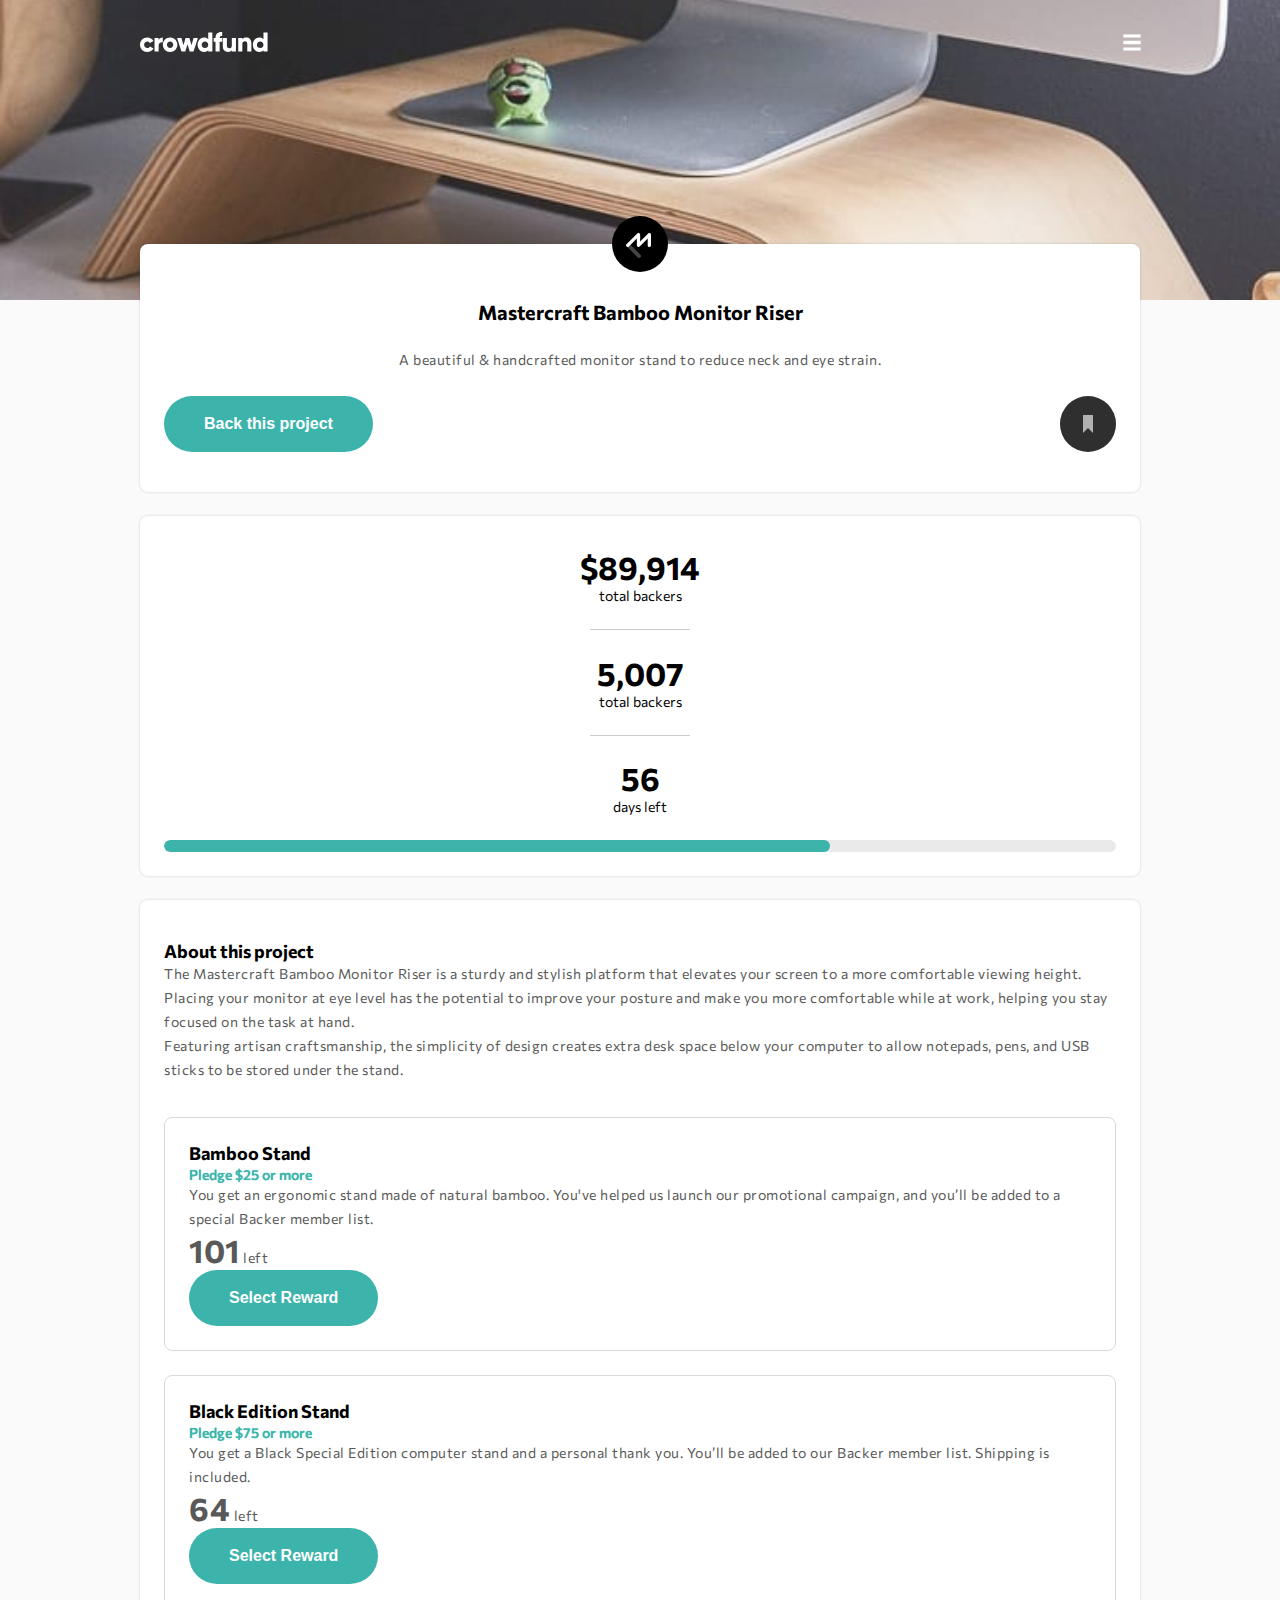
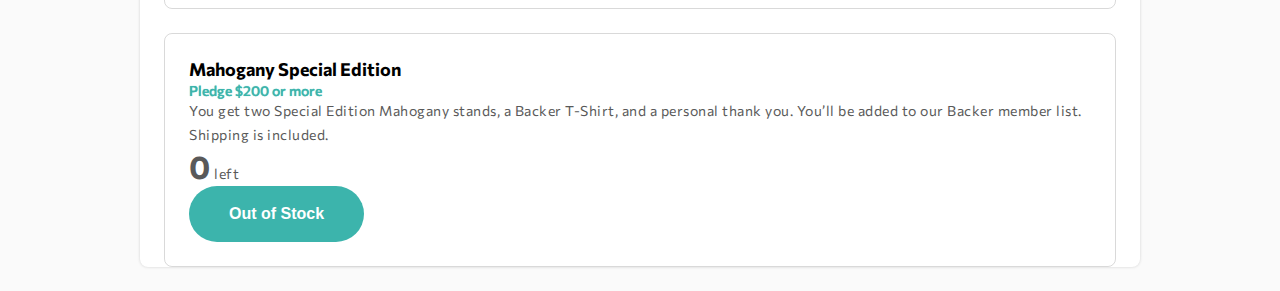
==== docs/index.html @ b78da2ea "mobile design" ====
<!DOCTYPE html>
<html lang="en">
<head>
  <meta charset="UTF-8">
  <meta name="viewport" content="width=device-width, initial-scale=1.0"> <!-- displays site properly based on user's device -->

  <link rel="icon" type="image/png" sizes="32x32" href="./images/favicon-32x32.png">
  <title>Frontend Mentor | Crowdfunding product page</title>
  <link rel="stylesheet" href="./main.css">
  <script defer src="./app.js"></script>
</head>
<body>
  <main>
    <div class="container">
      <nav>
        <img src="./images/logo.svg" alt="Logo Crowdfunding">
        <img class="toggle" src="./images/icon-hamburger.svg" alt="Hamburger icon">
        <ul>
          <li class="nav-item">
            <a href="#" class="nav-link">About</a>
          </li>
          <li class="nav-item">
            <a href="#" class="nav-link">Discover</a>
          </li>
          <li class="nav-item">
            <a href="#" class="nav-link">Get Started</a>
          </li>
        </ul>
      </nav>
    </div>
  </main>
  <section class="mastercraft">
    <h1>Mastercraft Bamboo Monitor Riser</h1>
    <p>A beautiful & handcrafted monitor stand to reduce neck and eye strain.</p>
    <div class="button-content">
      <button type="button" class="bg-cyan">Back this project</button>
      <div class="bookmark">
        <svg class="bk-svg" width="56" height="56" xmlns="http://www.w3.org/2000/svg"><g fill="none" fill-rule="evenodd"><circle fill="#2F2F2F" cx="28" cy="28" r="28"/><path fill="#B1B1B1" d="M23 19v18l5-5.058L33 37V19z"/></g></svg>
        <button type="button">Bookmark</button>
      </div>
    </div>
    <img src="./images/logo-mastercraft.svg" alt="Mastercraft Logo">
  </section>
  <section class="information">
    <ul>
      <li class="li-money">
          <strong class="information--bold">$89,914</strong>
          total backers
      </li>
      <hr>
      <li class="li-money">
          <strong class="information--bold">5,007</strong>
          total backers
      </li>
      <hr>
      <li class="li-money">
          <strong class="information--bold">56</strong>
          days left
      </li>
    </ul>
    <div class="bar">
      <div class="green"></div>
    </div>
  </section>
  <section class="about">
    <header>
      <h3>About this project</h3>
      <p>The Mastercraft Bamboo Monitor Riser is a sturdy and stylish platform that elevates your screen 
        to a more comfortable viewing height. Placing your monitor at eye level has the potential to improve 
        your posture and make you more comfortable while at work, helping you stay focused on the task at hand.
      </p>
      <p>Featuring artisan craftsmanship, the simplicity of design creates extra desk space below your computer 
        to allow notepads, pens, and USB sticks to be stored under the stand.
      </p>
    </header>
    <section class="card">
      <div class="title-content">
        <h3>Bamboo Stand</h3>
        <b>Pledge $25 or more</b>
      </div>
      <p>You get an ergonomic stand made of natural bamboo. You've helped us launch our promotional campaign, and 
        you’ll be added to a special Backer member list.
      </p>
      <div class="select-content">
        <p>
          <strong>101</strong>
          left
        </p>
        <button type="button" class="bg-cyan">Select Reward</button>
      </div>
    </section>
    <section class="card">
      <div class="title-content">
        <h3>Black Edition Stand</h3>
        <b>Pledge $75 or more</b>
      </div>
      <p>You get a Black Special Edition computer stand and a personal thank you. You’ll be added to our Backer 
        member list. Shipping is included.
      </p>
      <div class="select-content">
        <p>
          <strong>64</strong>
          left
        </p>
        <button type="button" class="bg-cyan">Select Reward</button>
      </div>
    </section>
    <section class="card">
      <div class="title-content">
        <h3>Mahogany Special Edition</h3>
        <b>Pledge $200 or more</b>
      </div>
      <p>You get two Special Edition Mahogany stands, a Backer T-Shirt, and a personal thank you. You’ll be added 
        to our Backer member list. Shipping is included.
      </p>
      <div class="select-content">
        <p>
          <strong>0</strong>
          left  
        </p>
        <button type="button" class="bg-cyan">Out of Stock</button>
      </div>
    </section>
  </section>
  <!-- Selection modal start -->

  <!-- Back this project
  Want to support us in bringing Mastercraft Bamboo Monitor Riser out in the world?

  Pledge with no reward
  Choose to support us without a reward if you simply believe in our project. As a backer, 
  you will be signed up to receive product updates via email.

  Bamboo Stand
  Pledge $25 or more
  You get an ergonomic stand made of natural bamboo. You've helped us launch our promotional campaign, and
  you’ll be added to a special Backer member list.
  101 left -->

  <!-- Selected pledge start -->
  <!-- Enter your pledge
  $25
  Continue -->
  <!-- Selected pledge end -->

  <!-- Black Edition Stand
  Pledge $75 or more
  You get a Black Special Edition computer stand and a personal thank you. You’ll be added to our Backer
  member list. Shipping is included.
  64 left -->

  <!-- Selected pledge start -->
  <!-- Enter your pledge
  $75
  Continue -->
  <!-- Selected pledge end -->

  <!-- Mahogany Special Edition
  Pledge $200 or more
  You get two Special Edition Mahogany stands, a Backer T-Shirt, and a personal thank you. You’ll be added
  to our Backer member list. Shipping is included.
  0 left -->

  <!-- Selected pledge  start -->
  <!-- Enter your pledge
  $200
  Continue -->
  <!-- Selected pledge end -->

  <!-- Selection modal end -->

  <!-- Success modal start -->

  <!-- Thanks for your support!
  Your pledge brings us one step closer to sharing Mastercraft Bamboo Monitor Riser worldwide. You will get
  an email once our campaign is completed.
  Got it! -->

  <!-- Success modal end -->
</body>
</html>
---- docs/main.css ----
@import url("https://fonts.googleapis.com/css2?family=Commissioner:wght@400;500;700&display=swap");
h1 {
  font-size: 20px;
  font-weight: 700;
  line-height: 24.46px;
  text-align: center;
}

h3 {
  font-weight: 700;
  font-size: 18px;
  line-height: 22px;
}

p {
  font-size: 14px;
  line-height: 24px;
  font-weight: 400;
  letter-spacing: 0.5px;
  color: #595959;
}

b {
  font-size: 14px;
  font-weight: 500;
  line-height: 17px;
  color: #3cb4ac;
  text-shadow: 0 0 0.8px #3cb4ac;
}

a {
  text-decoration: none;
  color: inherit;
  font-size: 18px;
  font-weight: 500;
  line-height: 22px;
}

strong {
  font-size: 32px;
  line-height: 39px;
}

*, ::after, ::before {
  box-sizing: border-box;
  padding: 0;
  margin: 0;
}

ul {
  list-style: none;
}

body {
  font-family: "Commissioner", sans-serif;
  transition: all 0.3 ease-out;
  background-color: #fafafa;
}

main .container, .mastercraft, .information, .about {
  width: calc(100% - 48px);
  margin-left: auto;
  margin-right: auto;
  max-width: 1000px;
}

.mastercraft, .information, .about {
  border-radius: 8px;
  background-color: white;
  box-shadow: 0px 0px 3px 0px rgba(51, 51, 51, 0.2);
  padding-left: 24px;
  padding-right: 24px;
  margin-bottom: 24px;
}

button {
  cursor: pointer;
  height: 56px;
  font-size: 16px;
  line-height: 20px;
  border: 0px;
  font-weight: 700;
}

.bg-cyan {
  padding: 0 2.5rem;
  color: white;
  background-color: #3cb4ac;
  border-radius: 33.5px;
  transition: all 0.3s ease-out;
}
.bg-cyan:hover {
  background-color: #147b74;
}

hr {
  border: none;
  height: 0.5px;
  background-color: #ccc;
  width: 100px;
  margin: 0 auto;
}

.card {
  border: 1px solid rgba(0, 0, 0, 0.15);
  border-radius: 8px;
  padding: 24px;
  margin-bottom: 24px;
}

main {
  padding-top: 2rem;
  position: relative;
  height: 300px;
  background: url(./images/image-hero-mobile.jpg) center/cover no-repeat;
}
main .container nav {
  display: flex;
  align-items: center;
  justify-content: space-between;
  position: relative;
}
main .container nav ul {
  position: absolute;
  background-color: white;
  border-radius: 8px;
  width: 100%;
  bottom: 0;
  left: 0;
  transform: translate(-150%, 110%);
  transition: transform 0.3s ease-out;
}
main .container nav ul li {
  height: 70px;
  padding: 24px;
}
main .container nav ul li:not(:last-child) {
  box-shadow: inset 0 0px 1px rgba(46, 46, 46, 0.4);
}
main .container nav .toggle {
  cursor: pointer;
  transform: scale(1.1);
}

.container ul.is-open {
  transform: translate(0, 110%);
}

.mastercraft {
  margin-top: -56px;
  text-align: center;
  padding: 56px 24px 40px;
  position: relative;
}
.mastercraft p {
  margin-top: 24px;
  margin-bottom: 24px;
}
.mastercraft img {
  position: absolute;
  top: 0;
  left: 50%;
  transform: translate(-50%, -50%);
}
.mastercraft .button-content {
  display: flex;
  justify-content: space-between;
}
.mastercraft .button-content .bookmark {
  cursor: pointer;
  display: flex;
  align-items: center;
  background-color: #2e2e2e1a;
  border-radius: 33.5px;
}
.mastercraft .button-content .bookmark button {
  display: none;
  background-color: transparent;
  padding: 0 24px 0 16px;
}

.bookmark:hover {
  background-color: #2f2f2f1a;
}
.bookmark:hover svg g circle {
  fill: #707070;
}
.bookmark:hover svg g path {
  fill: #B1B1B1;
}
.bookmark:hover button {
  color: #7A7A7A;
}

.information {
  padding-bottom: 24px;
  padding-top: 8px;
  text-align: center;
}
.information li {
  display: flex;
  flex-direction: column;
  font-size: 14px;
  line-height: 18px;
  padding-top: 24px;
  padding-bottom: 24px;
}
.information .bar {
  position: relative;
  width: 100%;
  height: 12px;
  background-color: #2f2f2f1a;
  border-radius: 99px;
  overflow: hidden;
}
.information .bar .green {
  background-color: #3cb4ac;
  height: 100%;
  width: 70%;
  border-radius: 99px;
}

.about header {
  padding: 40px 0 35px;
}

/*# sourceMappingURL=main.css.map */
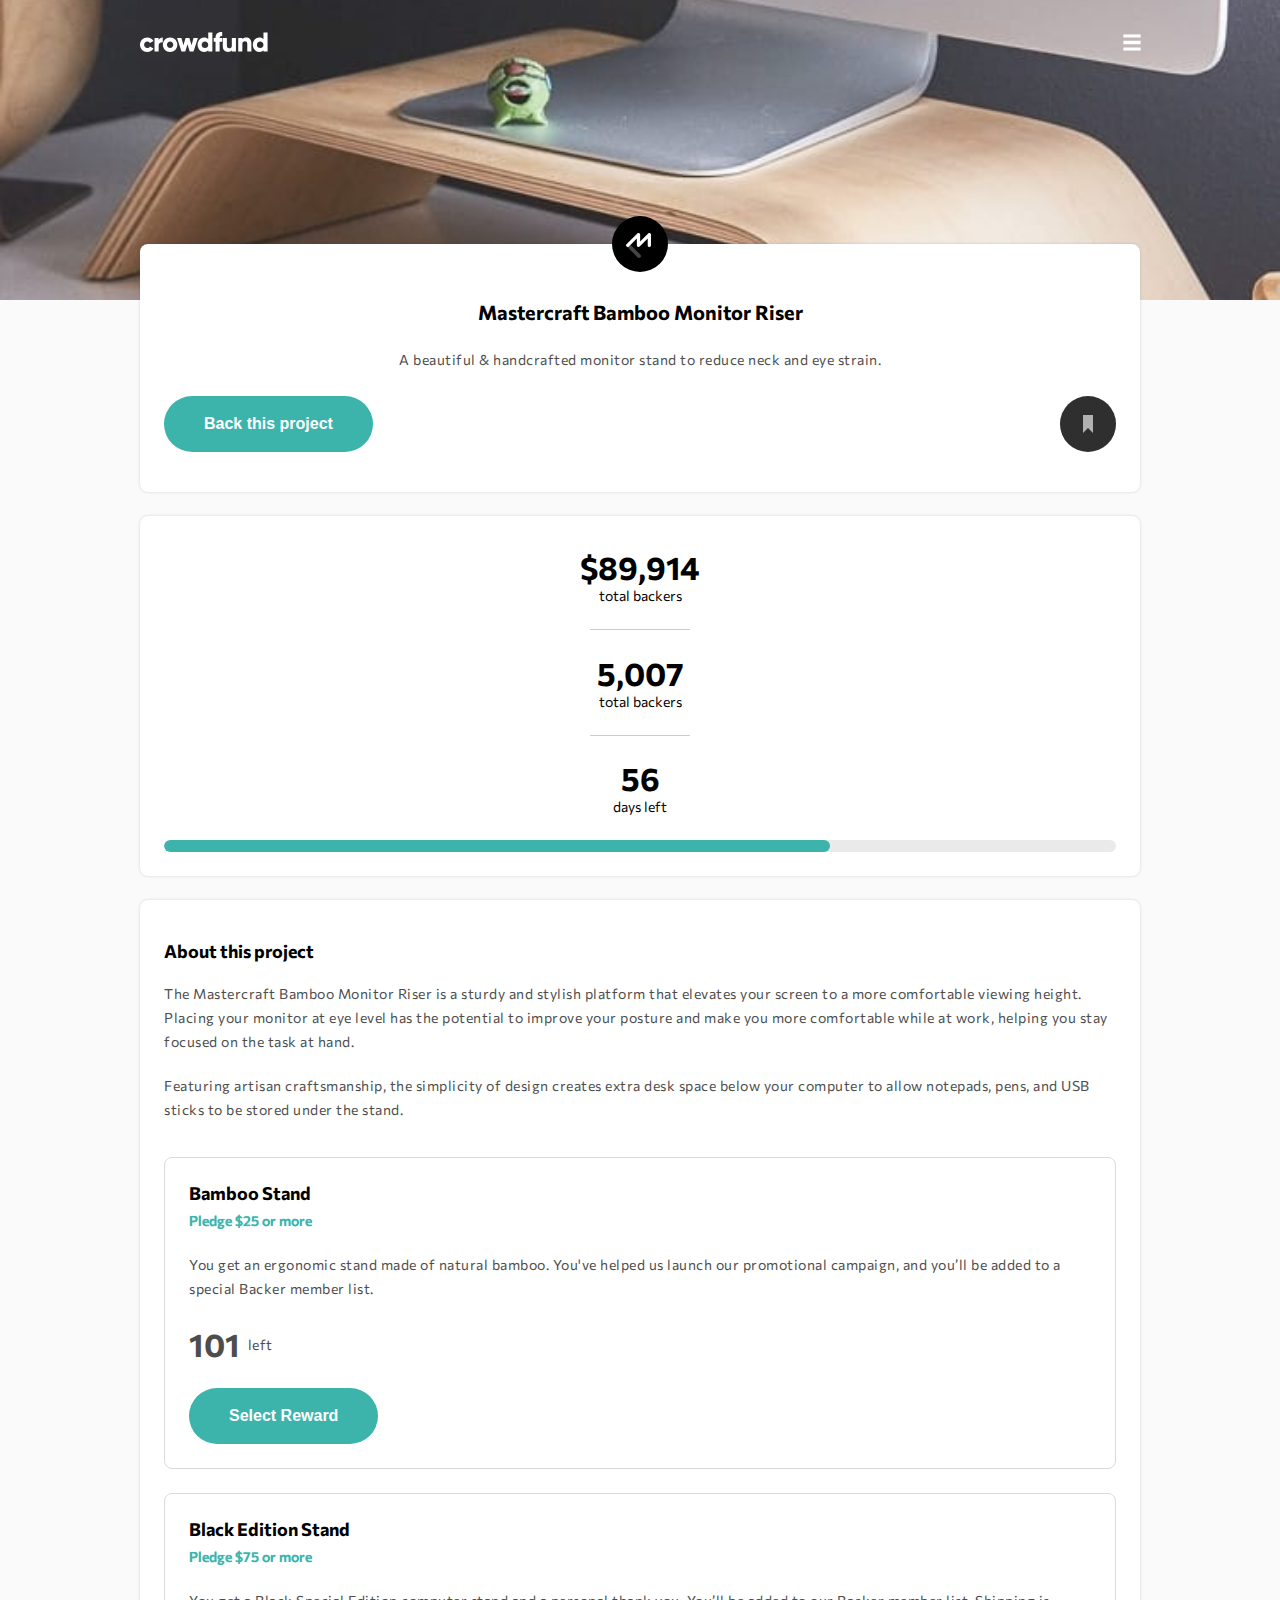
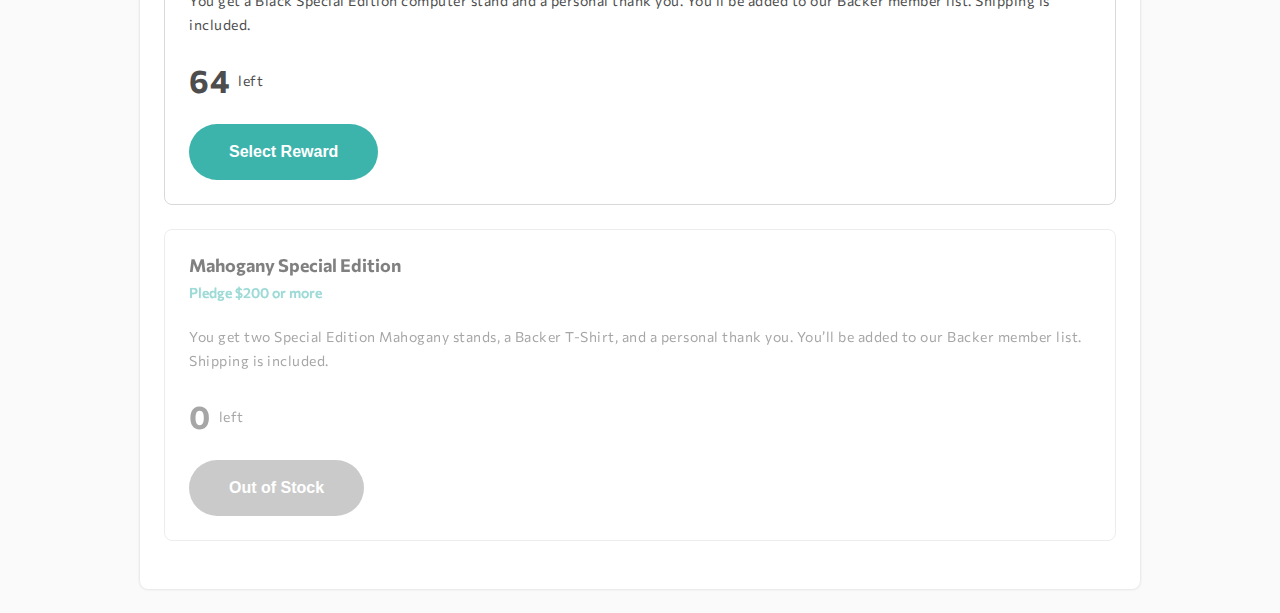
==== commit 88dc07cc: "responsive mobile design !" ====
--- a/docs/index.html
+++ b/docs/index.html
@@ -8,8 +8,10 @@
   <title>Frontend Mentor | Crowdfunding product page</title>
   <link rel="stylesheet" href="./main.css">
   <script defer src="./app.js"></script>
+
 </head>
 <body>
+  <div class="overlay"></div>
   <main>
     <div class="container">
       <nav>
@@ -105,7 +107,7 @@
         <button type="button" class="bg-cyan">Select Reward</button>
       </div>
     </section>
-    <section class="card">
+    <section class="card out-of-stock">
       <div class="title-content">
         <h3>Mahogany Special Edition</h3>
         <b>Pledge $200 or more</b>
--- a/docs/main.css
+++ b/docs/main.css
@@ -17,7 +17,7 @@
   line-height: 24px;
   font-weight: 400;
   letter-spacing: 0.5px;
-  color: #595959;
+  color: #4d4d4d;
 }
 
 b {
@@ -52,9 +52,25 @@
 }
 
 body {
+  position: relative;
   font-family: "Commissioner", sans-serif;
   transition: all 0.3 ease-out;
   background-color: #fafafa;
+}
+
+.overlay {
+  display: none;
+  position: fixed;
+  top: 0;
+  left: 0;
+  right: 0;
+  bottom: 0;
+  background-color: #00000080;
+  z-index: 1;
+}
+
+.overlay.active {
+  display: initial;
 }
 
 main .container, .mastercraft, .information, .about {
@@ -102,6 +118,11 @@
 }
 
 .card {
+  overflow: hidden;
+  position: relative;
+  display: flex;
+  flex-direction: column;
+  gap: 24px;
   border: 1px solid rgba(0, 0, 0, 0.15);
   border-radius: 8px;
   padding: 24px;
@@ -121,6 +142,7 @@
   position: relative;
 }
 main .container nav ul {
+  z-index: 1;
   position: absolute;
   background-color: white;
   border-radius: 8px;
@@ -220,8 +242,41 @@
   border-radius: 99px;
 }
 
+.about {
+  padding-bottom: 24px;
+}
 .about header {
   padding: 40px 0 35px;
 }
+.about header p {
+  margin-top: 20px;
+}
+.about .card .title-content {
+  display: flex;
+  flex-direction: column;
+  gap: 8px;
+}
+.about .card .select-content {
+  display: flex;
+  align-items: flex-start;
+  flex-direction: column;
+  gap: 24px;
+}
+.about .card .select-content p {
+  display: flex;
+  align-items: center;
+}
+.about .card .select-content p strong {
+  margin-right: 8px;
+}
+
+.card.out-of-stock {
+  opacity: 0.5;
+  pointer-events: none;
+}
+.card.out-of-stock .bg-cyan {
+  background-color: #2F2F2F;
+  opacity: 0.5;
+}
 
 /*# sourceMappingURL=main.css.map */
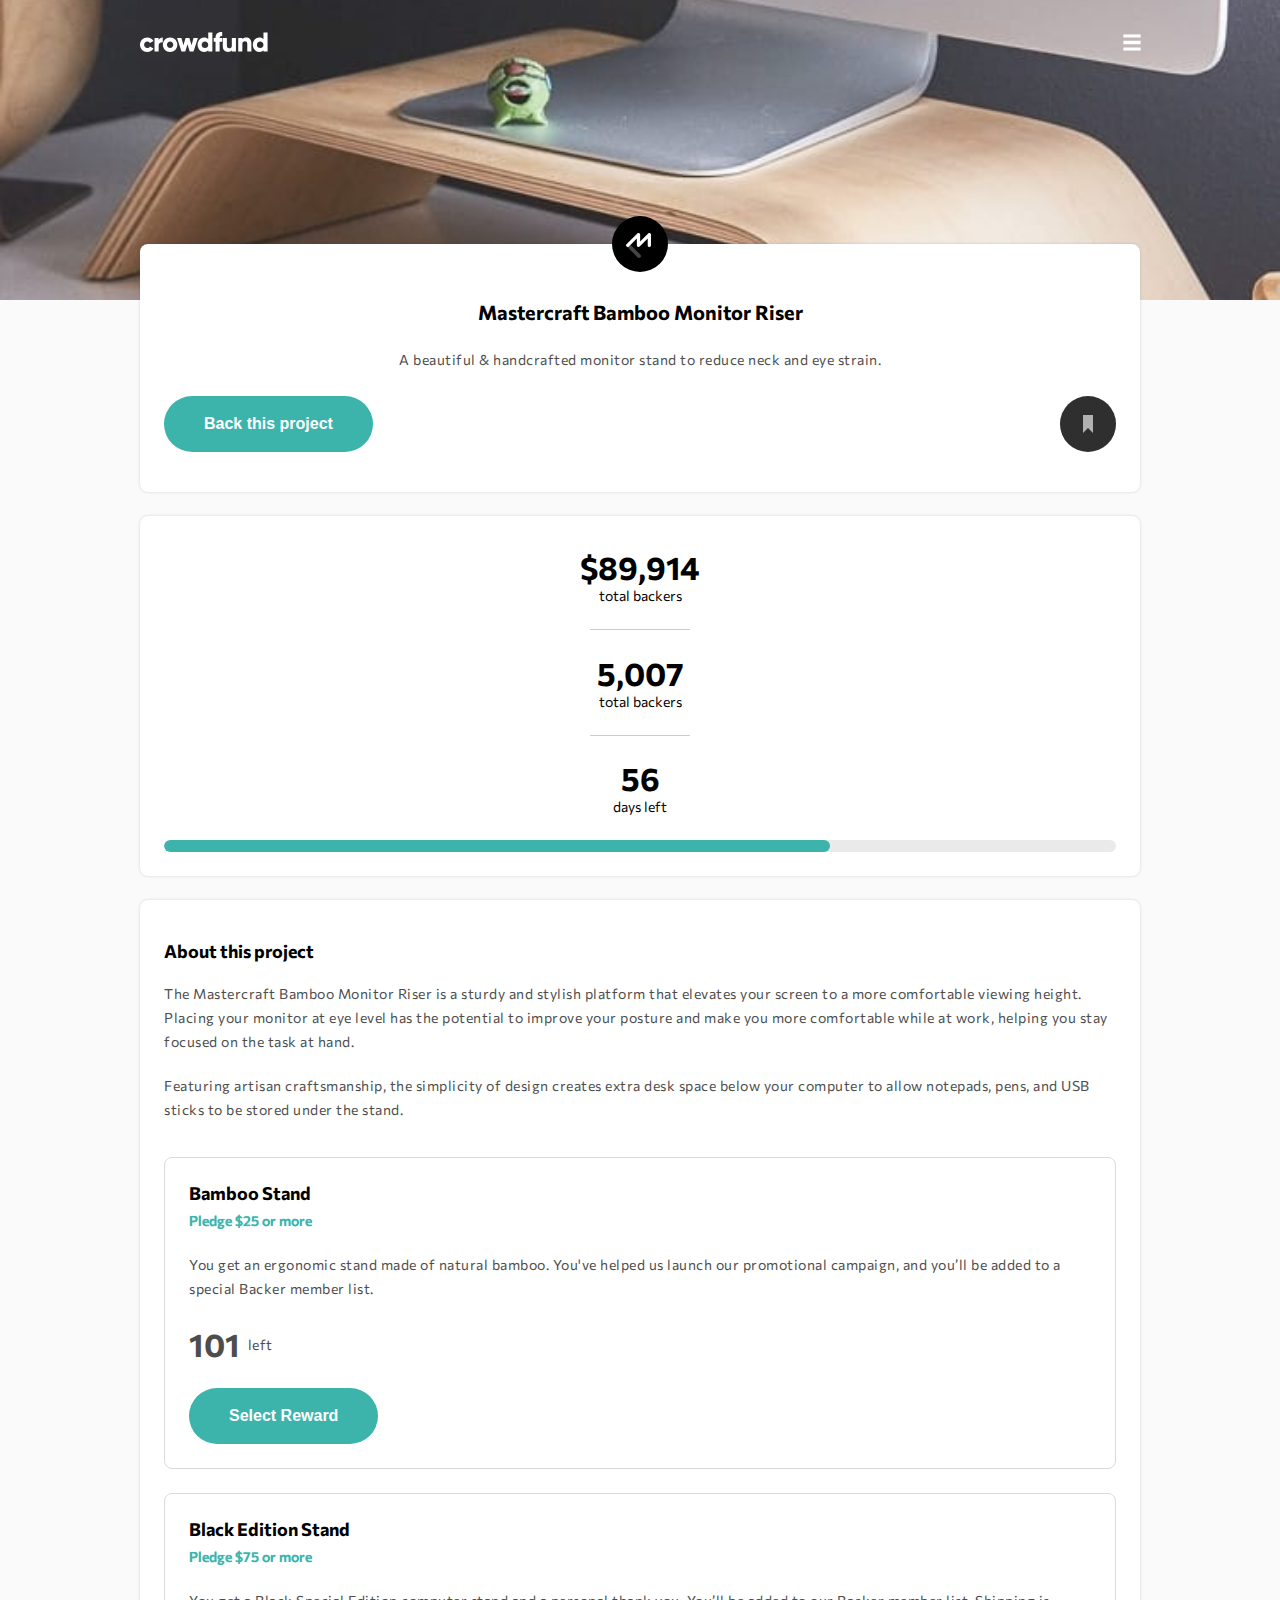
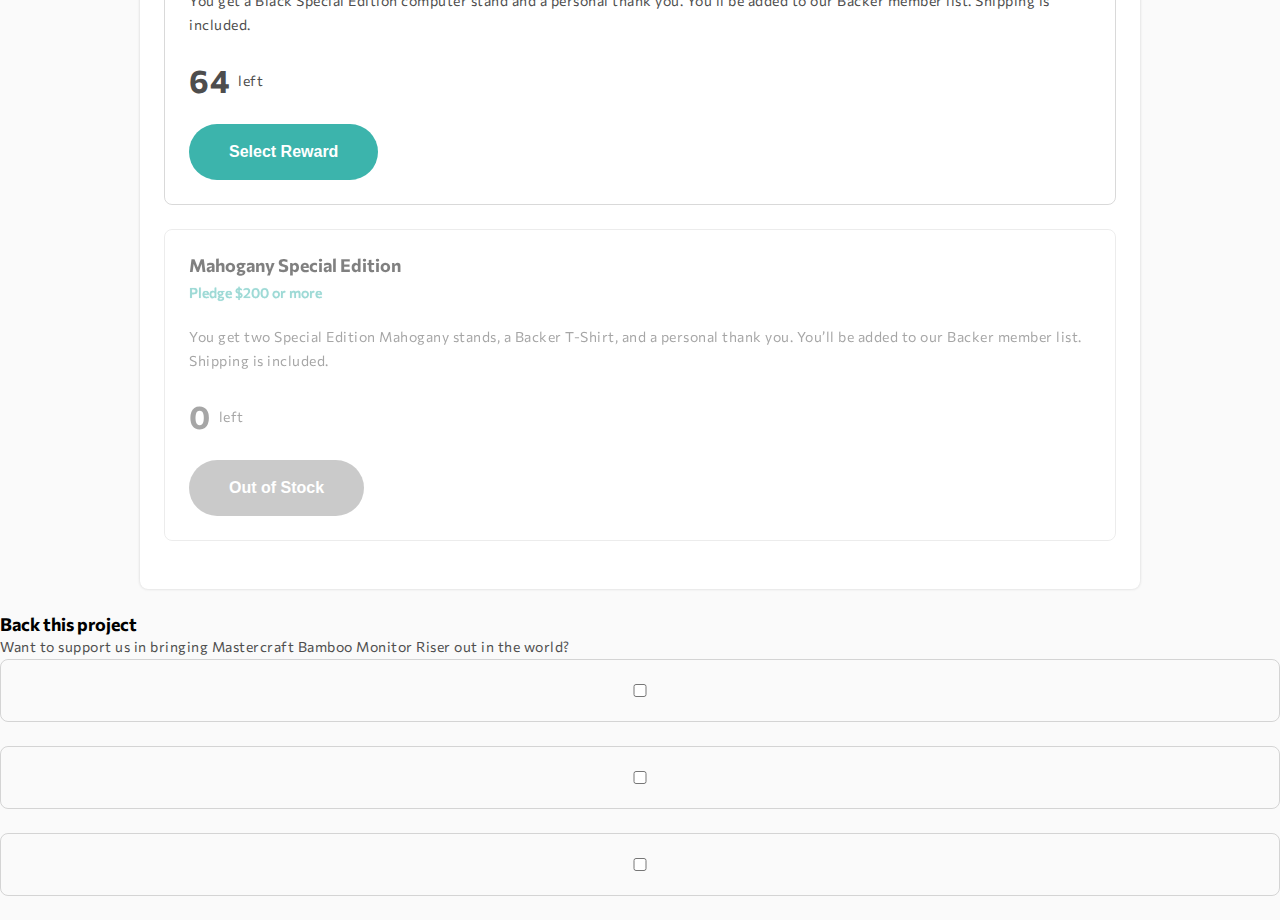
==== commit b3e303b2: "Close navbar" ====
--- a/docs/index.html
+++ b/docs/index.html
@@ -65,6 +65,7 @@
     </div>
   </section>
   <section class="about">
+    <div class="modal"></div>
     <header>
       <h3>About this project</h3>
       <p>The Mastercraft Bamboo Monitor Riser is a sturdy and stylish platform that elevates your screen 
@@ -88,7 +89,7 @@
           <strong>101</strong>
           left
         </p>
-        <button type="button" class="bg-cyan">Select Reward</button>
+        <button type="button" class="bg-cyan" data-select="Bamboo">Select Reward</button>
       </div>
     </section>
     <section class="card">
@@ -104,7 +105,7 @@
           <strong>64</strong>
           left
         </p>
-        <button type="button" class="bg-cyan">Select Reward</button>
+        <button type="button" class="bg-cyan" data-select="Black">Select Reward</button>
       </div>
     </section>
     <section class="card out-of-stock">
@@ -120,15 +121,30 @@
           <strong>0</strong>
           left  
         </p>
-        <button type="button" class="bg-cyan">Out of Stock</button>
+        <button type="button" class="bg-cyan disabled" data-select="Mahogany">Out of Stock</button>
       </div>
     </section>
   </section>
+  <form class="modal">
+    <header>
+      <h3>Back this project</h3>
+      <p>
+        Want to support us in bringing Mastercraft Bamboo Monitor Riser out in the world?
+      </p>
+    </header>
+    <section class="card">
+      <input type="checkbox">
+    </section>
+    <section class="card">
+      <input type="checkbox">
+    </section>
+    <section class="card">
+      <input type="checkbox">
+    </section>
+  </form>
   <!-- Selection modal start -->
 
-  <!-- Back this project
-  Want to support us in bringing Mastercraft Bamboo Monitor Riser out in the world?
-
+  <!--
   Pledge with no reward
   Choose to support us without a reward if you simply believe in our project. As a backer, 
   you will be signed up to receive product updates via email.
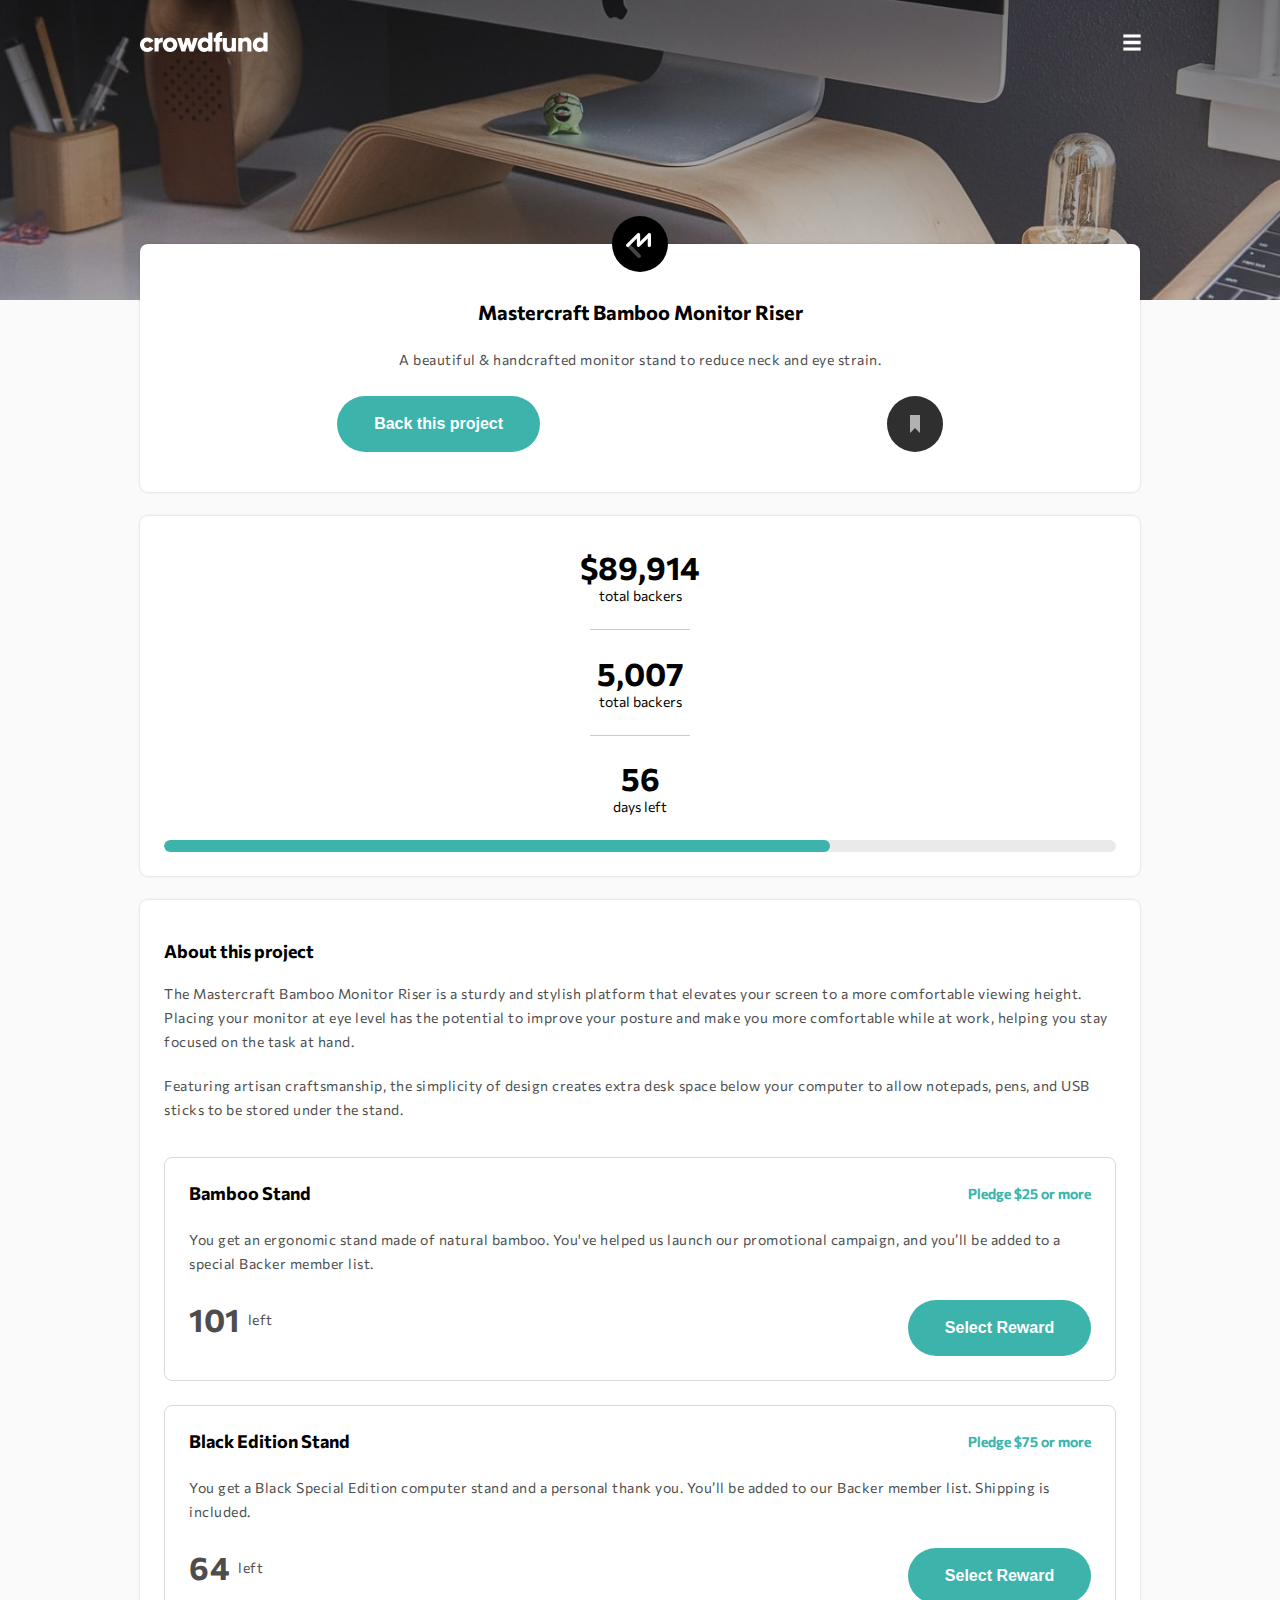
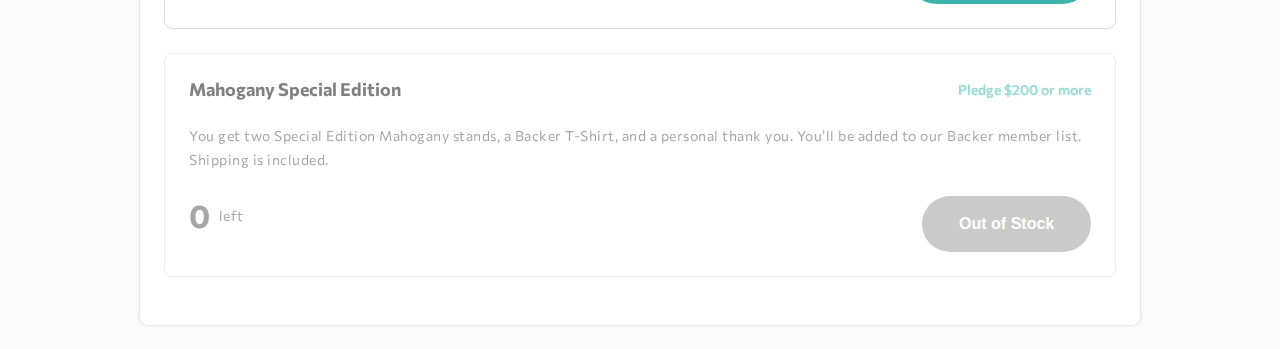
==== commit 621cdf0c: "Clean mobile design" ====
--- a/docs/index.html
+++ b/docs/index.html
@@ -13,6 +13,7 @@
 <body>
   <div class="overlay"></div>
   <main>
+    <div class="mask"></div>
     <div class="container">
       <nav>
         <img src="./images/logo.svg" alt="Logo Crowdfunding">
@@ -65,7 +66,6 @@
     </div>
   </section>
   <section class="about">
-    <div class="modal"></div>
     <header>
       <h3>About this project</h3>
       <p>The Mastercraft Bamboo Monitor Riser is a sturdy and stylish platform that elevates your screen 
@@ -125,75 +125,84 @@
       </div>
     </section>
   </section>
-  <form class="modal">
-    <header>
-      <h3>Back this project</h3>
+  <form class="modal" autocomplete="off">
+    <h3>Back this project
+      <svg width="15" height="15" xmlns="http://www.w3.org/2000/svg"><path d="M11.314 0l2.828 2.828L9.9 7.071l4.243 4.243-2.828 2.828L7.07 9.9l-4.243 4.243L0 11.314 4.242 7.07 0 2.828 2.828 0l4.243 4.242L11.314 0z" fill="#000" fill-rule="evenodd" opacity=".4"/></svg>
+    </h3>
+    <p>
+      Want to support us in bringing Mastercraft Bamboo Monitor Riser out in the world?
+    </p>
+    <label class="card" for="no-reward" data-spam="1">
+      <header>
+        <input type="radio" class="radio--input" name="select" id="no-reward">
+        <div class="radio--radio"></div>
+        <div class="subtitle">
+          <h3>Pledge with no reward</h3>
+        </div>
+      </header>
+      <p>Choose to support us without a reward if you simply believe in our project. As a backer, 
+        you will be signed up to receive product updates via email.
+      </p>
+    </label>
+    <label class="card" for="bamboo" data-spam="1">
+      <header>
+        <input type="radio" class="radio--input" name="select" id="bamboo">
+        <div class="radio--radio"></div>
+        <div class="subtitle">
+          <h3>Bamboo Stand</h3>
+          <b>Pledge $25 or more</b>
+        </div>
+      </header>
+      <p>You get an ergonomic stand made of natural bamboo. You've helped us launch our promotional campaign, and
+        you’ll be added to a special Backer member list.
+      </p>
       <p>
-        Want to support us in bringing Mastercraft Bamboo Monitor Riser out in the world?
-      </p>
-    </header>
-    <section class="card">
-      <input type="checkbox">
-    </section>
-    <section class="card">
-      <input type="checkbox">
-    </section>
-    <section class="card">
-      <input type="checkbox">
-    </section>
+        <strong>101</strong>
+        left
+      </p>
+    </label>
+    <label class="card" for="black" data-spam="1">
+      <header>
+        <input type="radio" class="radio--input" name="select" id="black">
+        <div class="radio--radio"></div>
+        <div class="subtitle">
+          <h3>Black Edition Stand</h3>
+          <b>Pledge $75 or more</b>
+        </div>
+      </header>
+      <p>You get a Black Special Edition computer stand and a personal thank you. You’ll be added to our Backer
+        member list. Shipping is included.
+      </p>
+      <p>
+        <strong>64</strong>
+        left
+      </p>
+    </label>
+    <label class="card out-of-stock" for="mahogany" data-spam="1">
+      <header>
+        <input type="radio" class="radio--input" name="select" id="mahogany">
+        <div class="radio--radio"></div>
+        <div class="subtitle">
+          <h3>Mahogany Special Edition</h3>
+          <b>Pledge $200 or more</b>
+        </div>
+      </header>
+      <p>You get two Special Edition Mahogany stands, a Backer T-Shirt, and a personal thank you. You’ll be added
+        to our Backer member list. Shipping is included.
+      </p>
+      <p>
+        <strong>0</strong>
+        left
+      </p>
+    </label>
   </form>
-  <!-- Selection modal start -->
-
-  <!--
-  Pledge with no reward
-  Choose to support us without a reward if you simply believe in our project. As a backer, 
-  you will be signed up to receive product updates via email.
-
-  Bamboo Stand
-  Pledge $25 or more
-  You get an ergonomic stand made of natural bamboo. You've helped us launch our promotional campaign, and
-  you’ll be added to a special Backer member list.
-  101 left -->
-
-  <!-- Selected pledge start -->
-  <!-- Enter your pledge
-  $25
-  Continue -->
-  <!-- Selected pledge end -->
-
-  <!-- Black Edition Stand
-  Pledge $75 or more
-  You get a Black Special Edition computer stand and a personal thank you. You’ll be added to our Backer
-  member list. Shipping is included.
-  64 left -->
-
-  <!-- Selected pledge start -->
-  <!-- Enter your pledge
-  $75
-  Continue -->
-  <!-- Selected pledge end -->
-
-  <!-- Mahogany Special Edition
-  Pledge $200 or more
-  You get two Special Edition Mahogany stands, a Backer T-Shirt, and a personal thank you. You’ll be added
-  to our Backer member list. Shipping is included.
-  0 left -->
-
-  <!-- Selected pledge  start -->
-  <!-- Enter your pledge
-  $200
-  Continue -->
-  <!-- Selected pledge end -->
-
-  <!-- Selection modal end -->
-
-  <!-- Success modal start -->
-
-  <!-- Thanks for your support!
-  Your pledge brings us one step closer to sharing Mastercraft Bamboo Monitor Riser worldwide. You will get
-  an email once our campaign is completed.
-  Got it! -->
-
-  <!-- Success modal end -->
+  <div class="support">
+    <img src="./images/icon-check.svg" alt="">
+    <h3>Thanks for your support</h3>
+    <p>Your pledge brings us one step closer to sharing Mastercraft Bamboo Monitor Riser worldwide. You will get
+      an email once our campaign is completed.
+    </p>
+    <button type="button" class="bg-cyan">Got it!</button>
+  </div>
 </body>
 </html>--- a/docs/main.css
+++ b/docs/main.css
@@ -56,6 +56,15 @@
   font-family: "Commissioner", sans-serif;
   transition: all 0.3 ease-out;
   background-color: #fafafa;
+}
+
+.mask {
+  position: absolute;
+  top: 0;
+  left: 0;
+  right: 0;
+  bottom: 0;
+  background: linear-gradient(to bottom, rgba(0, 0, 0, 0.5), rgba(51, 51, 51, 0.2));
 }
 
 .overlay {
@@ -73,6 +82,14 @@
   display: initial;
 }
 
+.modal.active {
+  display: initial;
+}
+
+.support.active {
+  display: initial;
+}
+
 main .container, .mastercraft, .information, .about {
   width: calc(100% - 48px);
   margin-left: auto;
@@ -99,7 +116,7 @@
 }
 
 .bg-cyan {
-  padding: 0 2.5rem;
+  padding: 0 2.3rem;
   color: white;
   background-color: #3cb4ac;
   border-radius: 33.5px;
@@ -129,9 +146,45 @@
   margin-bottom: 24px;
 }
 
+input[type=radio] {
+  display: none;
+}
+input[type=radio]:checked + .radio--radio::after {
+  transform: scale(1);
+}
+
+.radio--radio {
+  position: relative;
+  height: 24px;
+  width: 24px;
+  border-radius: 50%;
+  border: 1px solid rgba(0, 0, 0, 0.15);
+  padding: 4px;
+}
+.radio--radio::after {
+  content: "";
+  height: 100%;
+  width: 100%;
+  display: block;
+  transform: scale(0);
+  border-radius: 50%;
+  background-color: #3cb4ac;
+}
+
+input[type=text] {
+  outline: none;
+  border: none;
+  position: absolute;
+  top: 50%;
+  left: 50%;
+  transform: translate(-50%, -50%);
+  width: 2em;
+  height: 2em;
+}
+
 main {
+  position: relative;
   padding-top: 2rem;
-  position: relative;
   height: 300px;
   background: url(./images/image-hero-mobile.jpg) center/cover no-repeat;
 }
@@ -186,7 +239,7 @@
 }
 .mastercraft .button-content {
   display: flex;
-  justify-content: space-between;
+  justify-content: space-around;
 }
 .mastercraft .button-content .bookmark {
   cursor: pointer;
@@ -279,4 +332,130 @@
   opacity: 0.5;
 }
 
+.modal {
+  display: none;
+  position: fixed;
+  z-index: 3;
+  overflow-y: scroll;
+  scrollbar-width: none;
+  bottom: 120px;
+  top: 121px;
+  right: 24px;
+  left: 24px;
+  padding: 24px;
+  border-radius: 8px;
+  background-color: #fff;
+}
+.modal h3:first-child {
+  display: inline-flex;
+  align-items: center;
+  width: 100%;
+}
+.modal h3:first-child svg {
+  margin-left: auto;
+  cursor: pointer;
+}
+.modal h3:first-child svg:hover path {
+  opacity: 1;
+}
+.modal h3:first-child + p {
+  margin: 24px 0;
+}
+.modal::-webkit-scrollbar {
+  display: none;
+}
+.modal label.card {
+  cursor: pointer;
+}
+.modal label.card header {
+  display: inline-flex;
+  align-items: center;
+}
+.modal label.card header .radio--radio {
+  flex-shrink: 0;
+}
+.modal label.card header .subtitle {
+  margin-left: 1rem;
+}
+.modal label.card p + p {
+  font-size: 15px;
+}
+.modal label.card p + p strong {
+  font-size: 18px;
+}
+
+label.card:hover header h3 {
+  color: #3cb4ac;
+}
+label.card:hover header .radio--radio {
+  border: 1px solid #3cb4ac;
+}
+
+.submit--content {
+  text-align: center;
+  border-top: 1px solid #00000030;
+  padding: 1rem;
+}
+
+.submit--content_pledge {
+  display: flex;
+  align-items: center;
+  justify-content: space-around;
+  gap: 8px;
+  margin-top: 1rem;
+}
+.submit--content_pledge > .bg-cyan {
+  padding: 0 1rem;
+}
+
+label[class=pledge-label] {
+  border-radius: 33.5px;
+  border: 1px solid rgba(0, 0, 0, 0.15);
+  position: relative;
+  width: 100px;
+  height: 56px;
+}
+label[class=pledge-label]::after {
+  content: "$";
+  font-size: 14px;
+  opacity: 0.5;
+  position: absolute;
+  left: 0;
+  top: 50%;
+  transform: translate(150%, -50%);
+}
+
+.support {
+  display: none;
+  position: fixed;
+  left: 24px;
+  right: 24px;
+  padding: 24px;
+  top: 50%;
+  transform: translateY(-50%);
+  z-index: 3;
+  background-color: #fff;
+  border-radius: 8px;
+  text-align: center;
+}
+.support > *:not(:last-child) {
+  margin-bottom: 24px;
+}
+
+@media screen and (min-width: 800px) {
+  main {
+    background: url(./images/image-hero-desktop.jpg) center/cover no-repeat;
+  }
+
+  .about .card .title-content {
+    flex-direction: row;
+    align-items: center;
+    justify-content: space-between;
+  }
+  .about .card .select-content {
+    flex-direction: row;
+    justify-content: space-between;
+  }
+}
+
 /*# sourceMappingURL=main.css.map */
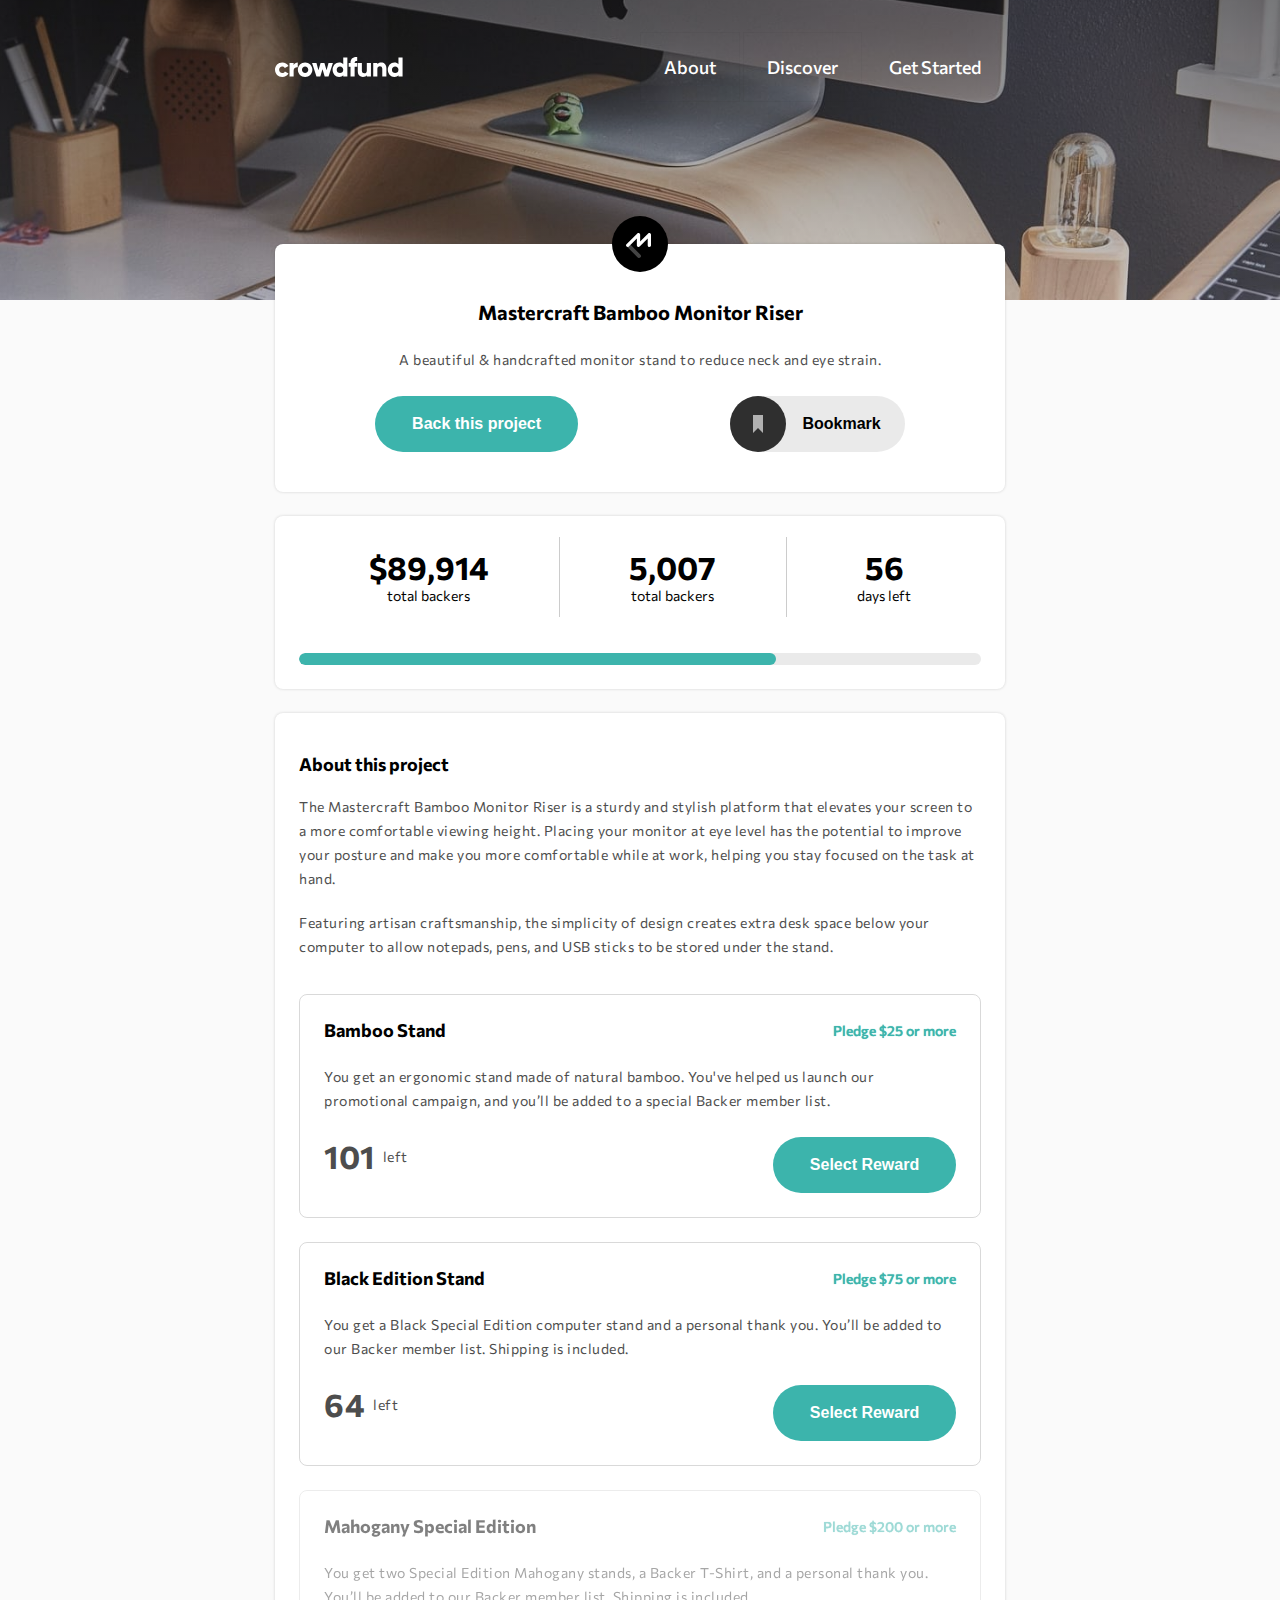
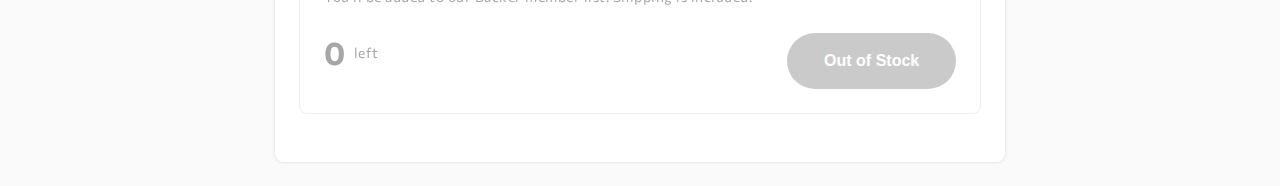
==== commit abca2df7: "responsive design" ====
--- a/docs/index.html
+++ b/docs/index.html
@@ -134,7 +134,7 @@
     </p>
     <label class="card" for="no-reward" data-spam="1">
       <header>
-        <input type="radio" class="radio--input" name="select" id="no-reward">
+        <input type="radio" class="radio--input" name="select" id="no-reward" required>
         <div class="radio--radio"></div>
         <div class="subtitle">
           <h3>Pledge with no reward</h3>
--- a/docs/main.css
+++ b/docs/main.css
@@ -94,7 +94,7 @@
   width: calc(100% - 48px);
   margin-left: auto;
   margin-right: auto;
-  max-width: 1000px;
+  max-width: 730px;
 }
 
 .mastercraft, .information, .about {
@@ -198,12 +198,14 @@
   z-index: 1;
   position: absolute;
   background-color: white;
+  visibility: hidden;
   border-radius: 8px;
   width: 100%;
   bottom: 0;
   left: 0;
   transform: translate(-150%, 110%);
-  transition: transform 0.3s ease-out;
+  transition: visibility 0.1s ease-out, transform 0.3s ease-out, opacity 0.9s ease-out;
+  opacity: 0;
 }
 main .container nav ul li {
   height: 70px;
@@ -219,6 +221,8 @@
 
 .container ul.is-open {
   transform: translate(0, 110%);
+  visibility: visible;
+  opacity: 1;
 }
 
 .mastercraft {
@@ -340,11 +344,16 @@
   scrollbar-width: none;
   bottom: 120px;
   top: 121px;
-  right: 24px;
-  left: 24px;
+  width: calc(100% - 48px);
+  left: 50%;
+  transform: translateX(-50%);
+  max-width: 730px;
   padding: 24px;
   border-radius: 8px;
   background-color: #fff;
+}
+.modal::-webkit-scrollbar {
+  display: none;
 }
 .modal h3:first-child {
   display: inline-flex;
@@ -360,9 +369,6 @@
 }
 .modal h3:first-child + p {
   margin: 24px 0;
-}
-.modal::-webkit-scrollbar {
-  display: none;
 }
 .modal label.card {
   cursor: pointer;
@@ -428,11 +434,12 @@
 .support {
   display: none;
   position: fixed;
-  left: 24px;
-  right: 24px;
+  width: calc(100% - 48px);
+  max-width: 730px;
+  left: 50%;
   padding: 24px;
-  top: 50%;
-  transform: translateY(-50%);
+  top: 30%;
+  transform: translate(-50%, -50%);
   z-index: 3;
   background-color: #fff;
   border-radius: 8px;
@@ -442,9 +449,47 @@
   margin-bottom: 24px;
 }
 
-@media screen and (min-width: 800px) {
+@media screen and (min-width: 730px) {
   main {
     background: url(./images/image-hero-desktop.jpg) center/cover no-repeat;
+  }
+  main .container nav .toggle {
+    display: none;
+  }
+  main .container nav ul {
+    opacity: 1;
+    visibility: visible;
+    transform: none;
+    position: static;
+    background-color: transparent;
+    color: white;
+    border-radius: 0;
+    width: auto;
+  }
+  main .container nav ul .nav-item {
+    box-shadow: 0;
+    display: inline-block;
+  }
+
+  .bookmark button {
+    display: initial !important;
+  }
+
+  .information ul {
+    display: flex;
+    justify-content: space-evenly;
+    align-items: center;
+  }
+  .information ul li {
+    display: inline-flex;
+  }
+  .information ul hr {
+    width: 1px;
+    height: 80px;
+    margin: 0;
+  }
+  .information .bar {
+    margin-top: 24px;
   }
 
   .about .card .title-content {
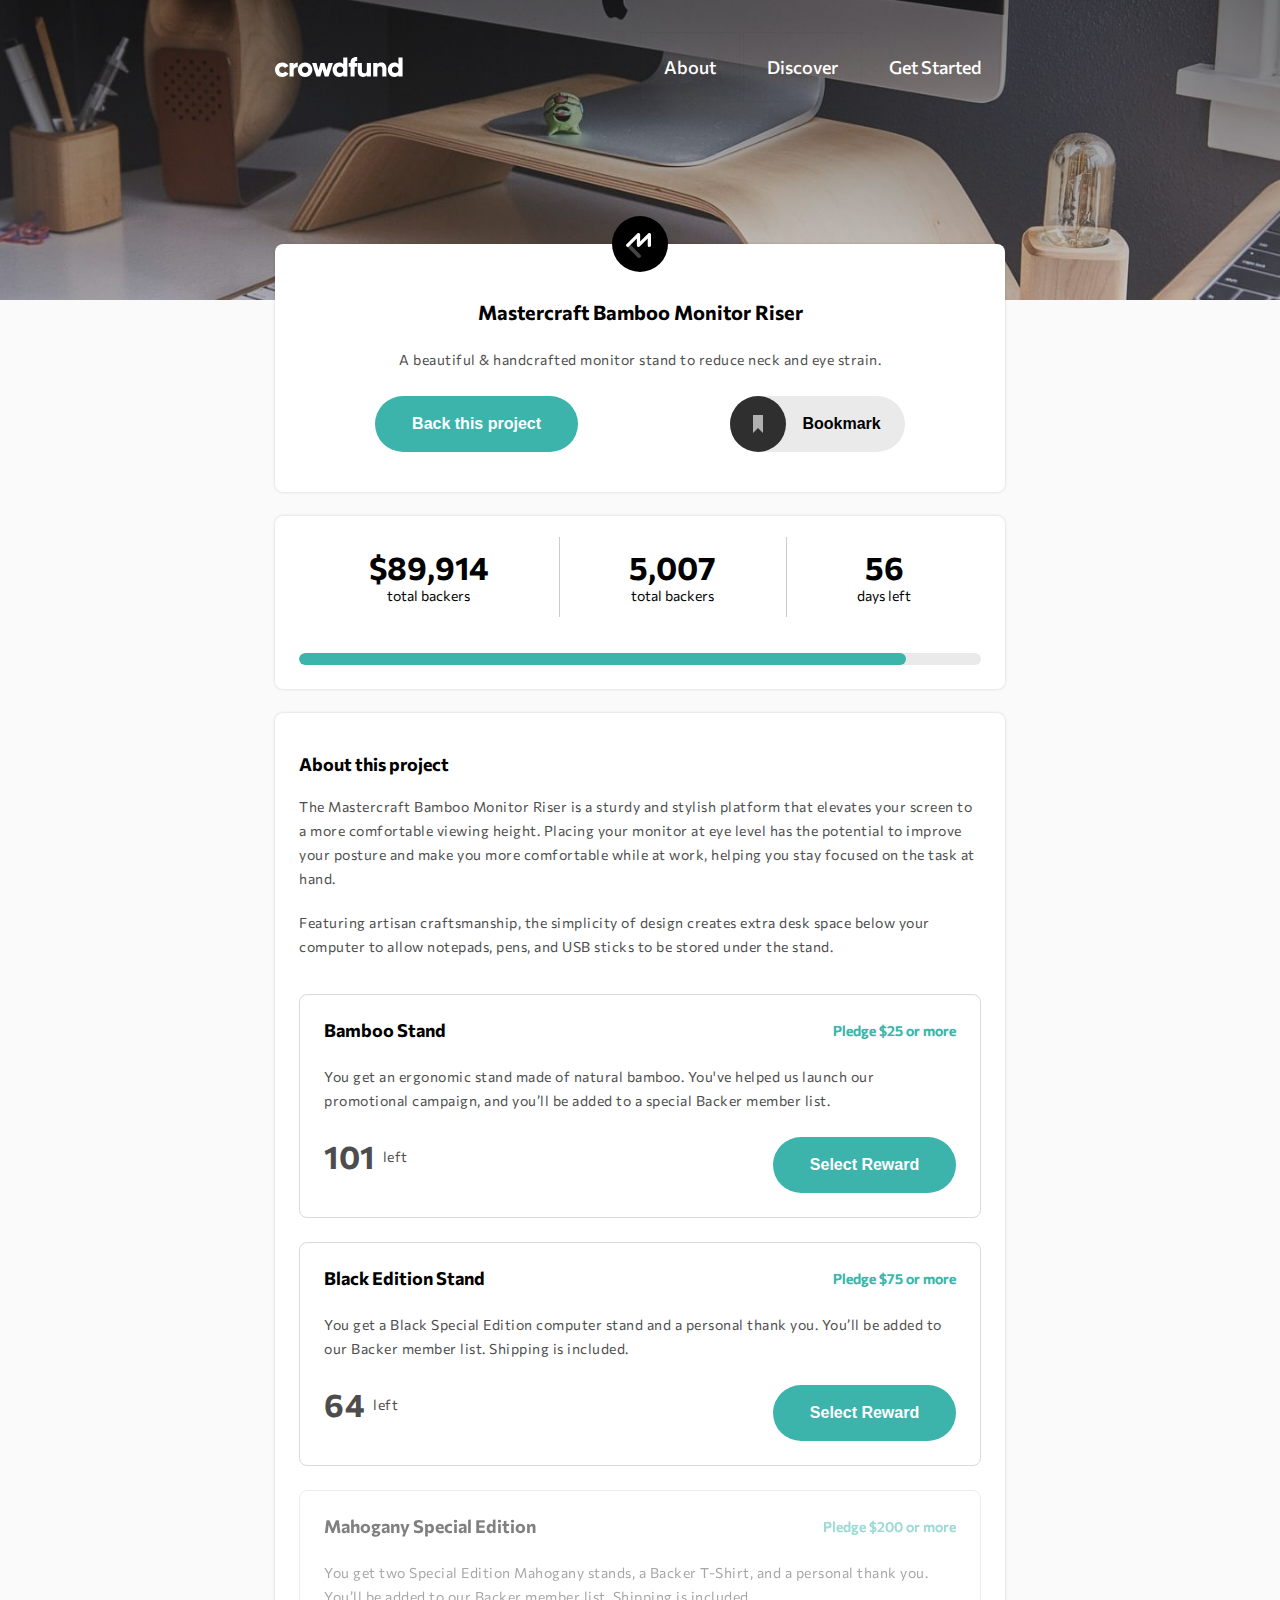
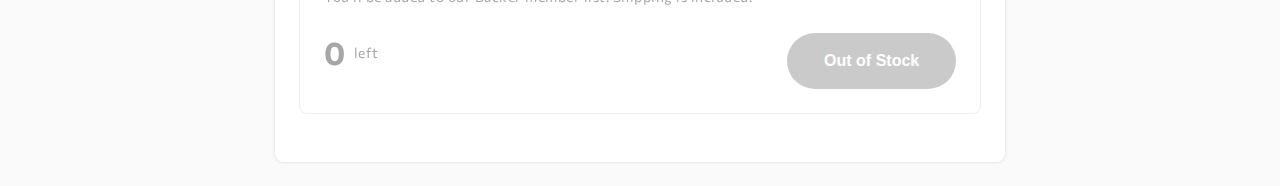
==== commit 28037464: "clean code" ====
--- a/docs/index.html
+++ b/docs/index.html
@@ -47,22 +47,22 @@
   <section class="information">
     <ul>
       <li class="li-money">
-          <strong class="information--bold">$89,914</strong>
+          <strong class="information--backers">$89,914</strong>
           total backers
       </li>
       <hr>
       <li class="li-money">
-          <strong class="information--bold">5,007</strong>
+          <strong class="information--contribute">5,007</strong>
           total backers
       </li>
       <hr>
       <li class="li-money">
-          <strong class="information--bold">56</strong>
+          <strong>56</strong>
           days left
       </li>
     </ul>
     <div class="bar">
-      <div class="green"></div>
+      <div class="green-bar"></div>
     </div>
   </section>
   <section class="about">
--- a/docs/main.css
+++ b/docs/main.css
@@ -54,16 +54,17 @@
 body {
   position: relative;
   font-family: "Commissioner", sans-serif;
-  transition: all 0.3 ease-out;
+  transition: all 0.3s ease-out;
   background-color: #fafafa;
 }
 
 .mask {
   position: absolute;
   top: 0;
-  left: 0;
   right: 0;
   bottom: 0;
+  left: 0;
+  transform: translate(0, 0);
   background: linear-gradient(to bottom, rgba(0, 0, 0, 0.5), rgba(51, 51, 51, 0.2));
 }
 
@@ -71,9 +72,10 @@
   display: none;
   position: fixed;
   top: 0;
-  left: 0;
   right: 0;
   bottom: 0;
+  left: 0;
+  transform: translate(0, 0);
   background-color: #00000080;
   z-index: 1;
 }
@@ -190,20 +192,22 @@
 }
 main .container nav {
   display: flex;
+  flex-direction: row;
+  justify-content: space-between;
   align-items: center;
-  justify-content: space-between;
   position: relative;
 }
 main .container nav ul {
   z-index: 1;
   position: absolute;
+  top: auto;
+  right: 0;
+  bottom: 0;
+  left: 0;
+  transform: translate(-150%, 110%);
   background-color: white;
   visibility: hidden;
   border-radius: 8px;
-  width: 100%;
-  bottom: 0;
-  left: 0;
-  transform: translate(-150%, 110%);
   transition: visibility 0.1s ease-out, transform 0.3s ease-out, opacity 0.9s ease-out;
   opacity: 0;
 }
@@ -238,16 +242,22 @@
 .mastercraft img {
   position: absolute;
   top: 0;
+  right: auto;
+  bottom: auto;
   left: 50%;
   transform: translate(-50%, -50%);
 }
 .mastercraft .button-content {
   display: flex;
+  flex-direction: row;
   justify-content: space-around;
+  align-items: flex-start;
 }
 .mastercraft .button-content .bookmark {
   cursor: pointer;
   display: flex;
+  flex-direction: row;
+  justify-content: flex-start;
   align-items: center;
   background-color: #2e2e2e1a;
   border-radius: 33.5px;
@@ -279,6 +289,8 @@
 .information li {
   display: flex;
   flex-direction: column;
+  justify-content: flex-start;
+  align-items: auto;
   font-size: 14px;
   line-height: 18px;
   padding-top: 24px;
@@ -292,10 +304,10 @@
   border-radius: 99px;
   overflow: hidden;
 }
-.information .bar .green {
+.information .bar .green-bar {
   background-color: #3cb4ac;
   height: 100%;
-  width: 70%;
+  width: 89%;
   border-radius: 99px;
 }
 
@@ -311,16 +323,21 @@
 .about .card .title-content {
   display: flex;
   flex-direction: column;
+  justify-content: auto;
+  align-items: auto;
   gap: 8px;
 }
 .about .card .select-content {
   display: flex;
+  flex-direction: column;
+  justify-content: auto;
   align-items: flex-start;
-  flex-direction: column;
   gap: 24px;
 }
 .about .card .select-content p {
   display: flex;
+  flex-direction: row;
+  justify-content: auto;
   align-items: center;
 }
 .about .card .select-content p strong {
@@ -405,8 +422,9 @@
 
 .submit--content_pledge {
   display: flex;
+  flex-direction: row;
+  justify-content: space-around;
   align-items: center;
-  justify-content: space-around;
   gap: 8px;
   margin-top: 1rem;
 }
@@ -423,23 +441,27 @@
 }
 label[class=pledge-label]::after {
   content: "$";
+  position: absolute;
+  top: 50%;
+  right: auto;
+  bottom: auto;
+  left: 0;
+  transform: translate(150%, -50%);
   font-size: 14px;
   opacity: 0.5;
-  position: absolute;
-  left: 0;
-  top: 50%;
-  transform: translate(150%, -50%);
 }
 
 .support {
   display: none;
   position: fixed;
+  top: 30%;
+  right: auto;
+  bottom: auto;
+  left: 50%;
+  transform: translate(-50%, -50%);
   width: calc(100% - 48px);
   max-width: 730px;
-  left: 50%;
   padding: 24px;
-  top: 30%;
-  transform: translate(-50%, -50%);
   z-index: 3;
   background-color: #fff;
   border-radius: 8px;
